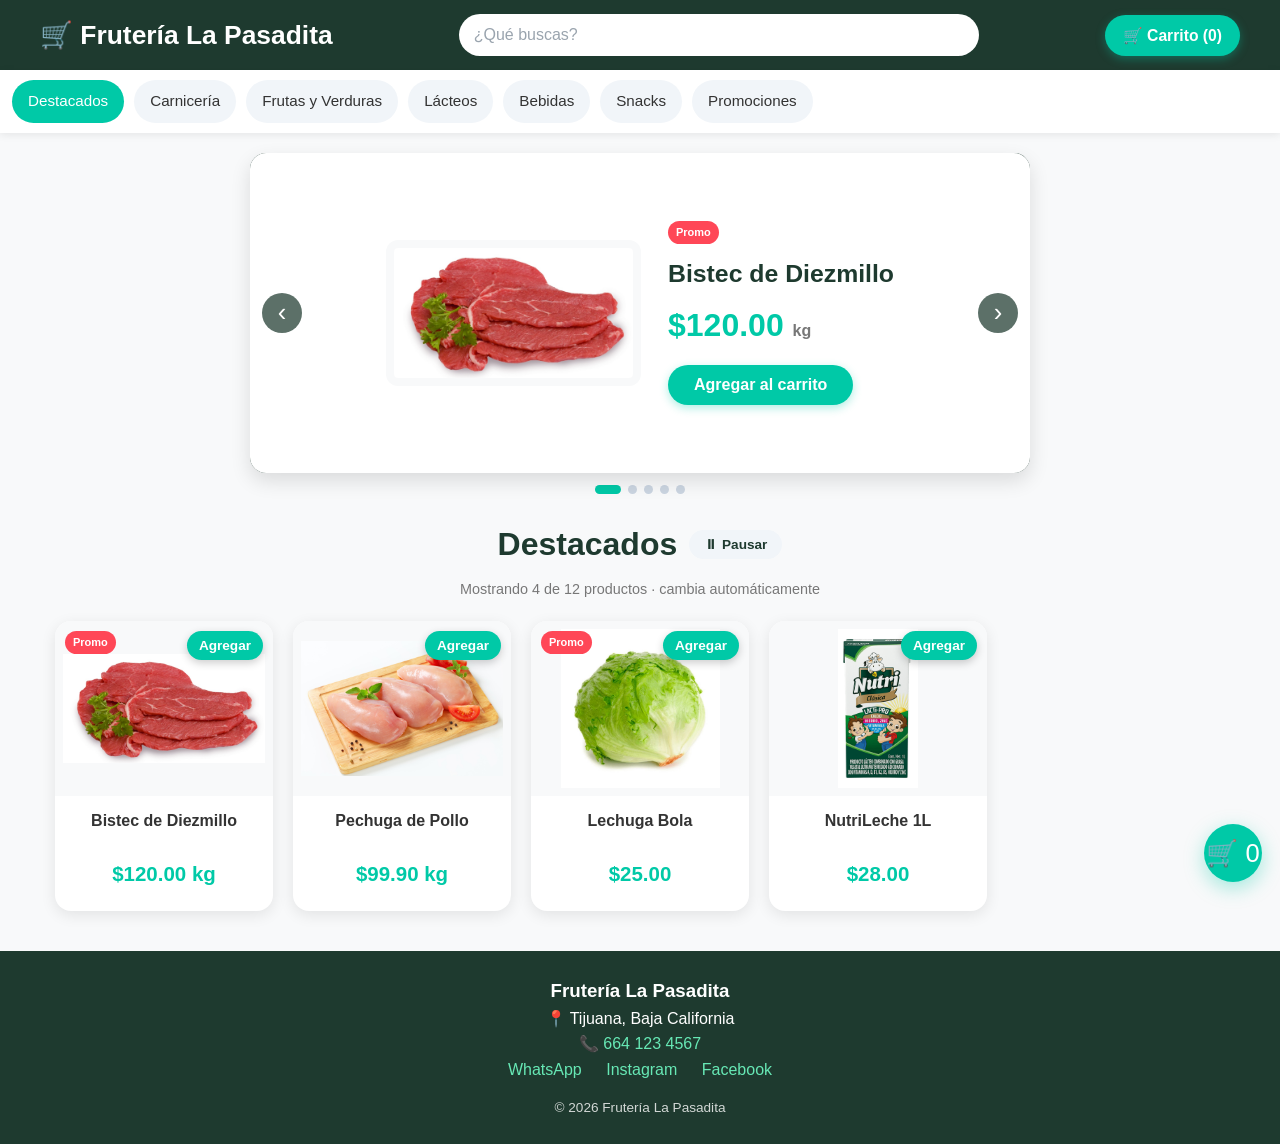
==== index.html @ d80418c3 "Primer commit: pagina de la Fruteria La Pasadita" ====
<!DOCTYPE html>
<html lang="es">

<head>
    <meta charset="UTF-8">
    <meta name="viewport" content="width=device-width, initial-scale=1.0">
    <title>Frutería La Pasadita - Tijuana</title>
    <link rel="stylesheet" href="css/styles.css">
</head>

<body>

    <!-- HEADER -->
    <header>
        <div class="header-content">
            <h1 class="logo">🛒 Frutería La Pasadita</h1>
            <div class="search-box">
                <input type="text" id="busqueda" placeholder="¿Qué buscas?"
                       autocomplete="off" aria-label="Buscar productos"
                       oninput="buscar()">
                <button type="button" class="search-clear" id="search-clear"
                        onclick="limpiarBusqueda()" aria-label="Borrar búsqueda">✕</button>
            </div>
            <button class="cart-header-btn" onclick="toggleCarrito()">
                🛒 Carrito (<span id="contador-header">0</span>)
            </button>
        </div>
    </header>

    <!-- MENÚ DE CATEGORÍAS -->
    <nav class="menu">
        <div class="menu-item active" data-categoria="todos">Destacados</div>
        <div class="menu-item" data-categoria="carniceria">Carnicería</div>
        <div class="menu-item" data-categoria="frutas">Frutas y Verduras</div>
        <div class="menu-item" data-categoria="lacteos">Lácteos</div>
        <div class="menu-item" data-categoria="bebidas">Bebidas</div>
        <div class="menu-item" data-categoria="snacks">Snacks</div>
        <div class="menu-item" data-categoria="promos">Promociones</div>
    </nav>

    <!-- CARRUSEL DE PROMOCIONES -->
    <section class="carousel-section">
        <div class="carousel" id="carousel">

            <!-- Las diapositivas se generan desde js/productos.json -->
            <div class="carousel-track" id="carousel-track"></div>

            <!-- CONTROLES -->
            <button type="button" class="carousel-nav carousel-prev"
                    onclick="moverCarrusel(-1)" aria-label="Anterior">‹</button>
            <button type="button" class="carousel-nav carousel-next"
                    onclick="moverCarrusel(1)" aria-label="Siguiente">›</button>
        </div>

        <div class="carousel-dots" id="carousel-dots"></div>
    </section>

    <!-- SECCIÓN DE PRODUCTOS -->
    <section class="products-section">
        <div class="container">
            <div class="section-row">
                <h1 class="section-title" id="section-title">Destacados</h1>
                <button type="button" class="btn-rotar" id="btn-rotar"
                        onclick="alternarRotacion()">⏸ Pausar</button>
            </div>
            <p class="rotar-info" id="rotar-info"></p>

            <!-- Las tarjetas se generan desde js/productos.json -->
            <div class="products-grid" id="products-grid"></div>

            <!-- AVISO CUANDO NO HAY COINCIDENCIAS -->
            <p class="sin-resultados" id="sin-resultados"></p>
        </div>
    </section>

    <!-- OVERLAY -->
    <div class="overlay" id="overlay" onclick="toggleCarrito()" aria-hidden="true"></div>

    <!-- CARRITO -->
    <div class="carrito" id="carrito" role="dialog" aria-modal="true"
         aria-labelledby="titulo-carrito" inert>
        <div class="carrito-header">
            <h3 id="titulo-carrito">🛒 Tu Pedido (<span id="contador">0</span>)</h3>
            <button class="close-btn" onclick="toggleCarrito()" aria-label="Cerrar carrito">✕</button>
        </div>

        <input type="text" id="nombreCliente" placeholder="Nombre completo"
               autocomplete="name" maxlength="60"
               pattern="[A-Za-zÁÉÍÓÚÜáéíóúüñÑ'’.\- ]+"
               title="Escribe tu nombre usando solo letras"
               aria-describedby="error-nombre"
               oninput="alEscribirNombre(this)">
        <p class="campo-error" id="error-nombre"></p>

        <select id="horario" aria-describedby="error-horario"
                onchange="alCambiarHorario(this)">
            <option value="">Horario de recolección</option>
            <option value="30 min">En 30 minutos</option>
            <option value="1 hora">En 1 hora</option>
            <option value="tarde">Hoy por la tarde</option>
            <option value="18-20">18:00 - 20:00</option>
        </select>
        <p class="campo-error" id="error-horario"></p>

        <ul id="lista-carrito"></ul>

        <div class="total-container">
            <p id="total">Total: $0.00</p>
        </div>

        <button class="btn-whatsapp" onclick="enviarPedido()">📲 Pedir por WhatsApp</button>
        <button class="btn-vaciar" onclick="vaciarCarrito()">Vaciar Carrito</button>
    </div>

    <!-- BOTÓN FLOTANTE -->
    <button class="btn-flotante" onclick="toggleCarrito()">
        🛒 <span id="contador-flotante">0</span>
    </button>

    <!-- TOAST -->
    <div id="toast" class="toast" role="status"></div>

    <!-- FOOTER -->
    <footer class="footer">
        <h3>Frutería La Pasadita</h3>
        <p>📍 Tijuana, Baja California</p>
        <p>📞 <a href="tel:6641234567">664 123 4567</a></p>

        <div class="redes">
            <a href="https://wa.me/526463849069" target="_blank">WhatsApp</a>
            <a href="#">Instagram</a>
            <a href="#">Facebook</a>
        </div>

        <p class="copy">© 2026 Frutería La Pasadita</p>
    </footer>

    <!-- El catálogo se lee desde js/productos.json (lo escribe el panel /admin/) -->
    <script src="js/script.js"></script>
</body>

</html>
---- css/styles.css ----
/* =======================
   RESET Y BASE
======================= */

* {
    margin: 0;
    padding: 0;
    box-sizing: border-box;
}

/* Indicador visible para quien navega con teclado
   (tiene más especificidad que el "outline: none" del buscador) */
:focus-visible {
    outline: 3px solid #00c9a7;
    outline-offset: 2px;
}

body {
    font-family: 'Segoe UI', Tahoma, Geneva, Verdana, sans-serif;
    background: #f8f9fa;
    color: #333;
    line-height: 1.6;
}


/* =======================
   HEADER - VERSIÓN MEJORADA
======================= */

header {
    background: #1e3a2f;
    color: white;
    padding: 14px 15px;
    box-shadow: 0 4px 12px rgba(0, 0, 0, 0.1);
}

.header-content {
    display: flex;
    flex-wrap: wrap;
    align-items: center;
    justify-content: space-between;
    gap: 12px;
    max-width: 1200px;
    margin: 0 auto;
}

.logo {
    font-size: 1.65rem;
    font-weight: 700;
    white-space: nowrap;
    /* ← Evita que se parta en dos líneas */
    flex-shrink: 0;
}


/* Cabecera en móvil: reglas al final del archivo (ver MEDIA QUERIES) */

header input {
    padding: 12px 40px 12px 15px;
    width: 100%;
    border: none;
    border-radius: 30px;
    font-size: 1rem;
    outline: none;
}

header input::placeholder {
    color: #9aa4ae;
}


/* Contenedor del buscador (permite el botón de borrar) */

.search-box {
    position: relative;
    /* basis 0% para que el buscador y el botón del carrito
       siempre quepan en la misma fila (se reparten el espacio) */
    flex: 1 1 0%;
    min-width: 0;
    max-width: 520px;
}

.search-clear {
    position: absolute;
    top: 50%;
    right: 7px;
    transform: translateY(-50%);
    width: 28px;
    height: 28px;
    border: none;
    border-radius: 50%;
    background: #eef1f4;
    color: #555;
    font-size: 0.9rem;
    line-height: 1;
    cursor: pointer;
    display: none;
}

.search-clear:hover {
    background: #dfe4ea;
    color: #111;
}


/* Botón del carrito en el header */

.cart-header-btn {
    background: #00c9a7;
    color: white;
    border: none;
    padding: 11px 18px;
    border-radius: 30px;
    font-size: 0.98rem;
    font-weight: 600;
    white-space: nowrap;
    flex-shrink: 0;
    cursor: pointer;
    box-shadow: 0 3px 10px rgba(0, 201, 167, 0.35);
    transition: background 0.25s, transform 0.2s;
}

.cart-header-btn:hover {
    background: #00b89a;
    transform: translateY(-2px);
}


/* =======================
   MENÚ DE CATEGORÍAS
======================= */

.menu {
    background: white;
    padding: 10px 12px;
    display: flex;
    overflow-x: auto;
    gap: 10px;
    box-shadow: 0 2px 8px rgba(0, 0, 0, 0.08);
    white-space: nowrap;
    -webkit-overflow-scrolling: touch;
}

.menu-item {
    background: #f1f5f9;
    padding: 9px 16px;
    border-radius: 30px;
    font-size: 0.95rem;
    font-weight: 500;
    flex-shrink: 0;
    transition: all 0.3s;
}

.menu-item.active,
.menu-item:hover {
    background: #00c9a7;
    color: white;
}


/* =======================
   CARRUSEL DE PROMOCIONES
   - Diapositivas con banner (imagen a pantalla completa)
   - Diapositivas con producto ya cargado (foto + precio + botón)
======================= */

.carousel {
    position: relative;
    /* Más estrecho: la imagen ocupa mucho más del contenedor */
    width: calc(100% - 30px);
    max-width: 780px;
    height: 300px;
    margin: 20px auto 0;
    overflow: hidden;
    border-radius: 16px;
    background: #1e3a2f;
    box-shadow: 0 8px 20px rgba(0, 0, 0, 0.12);
}

.carousel-track {
    display: flex;
    height: 100%;
    transition: transform 0.55s ease;
    will-change: transform;
}

.slide {
    flex: 0 0 100%;
    width: 100%;
    height: 100%;
}

/* --- Diapositiva con banner --- */
/* La promo se muestra COMPLETA (object-fit: contain), nunca recortada.
   El fondo desenfocado rellena los laterales para que el carrusel
   se vea lleno en lugar de con franjas blancas. */

.slide-banner {
    position: relative;
    overflow: hidden;
    background: #1e3a2f;
}

.banner-fondo {
    position: absolute;
    top: -10%;
    left: -10%;
    width: 120%;
    height: 120%;
    object-fit: cover;
    filter: blur(30px);
    opacity: 0.75;
}

.banner-frente {
    position: relative;
    z-index: 1;
    display: block;
    width: 100%;
    height: 100%;
    object-fit: contain;
    object-position: center;
}

/* --- Diapositiva con producto --- */

.promo-slide {
    display: flex;
    flex-direction: row;
    align-items: center;
    justify-content: center;
    gap: 27px;
    padding: 20px 44px;
    background: #fff;
    border-radius: 0;
    box-shadow: none;
}

.promo-slide:hover {
    transform: none;
    box-shadow: none;
}

/* La caja se ajusta al tamaño de cada foto, así no quedan
   franjas grises vacías con imágenes apaisadas */
.promo-slide > img {
    max-width: 255px;
    max-height: 235px;
    width: auto;
    height: auto;
    object-fit: contain;
    flex-shrink: 0;
    background: #f8f9fa;
    border-radius: 12px;
    padding: 8px;
}

.promo-slide .card-content {
    flex: 0 1 auto;
    max-width: 400px;
    padding: 0;
    text-align: left;
    display: flex;
    flex-direction: column;
    align-items: flex-start;
}

.promo-slide h3 {
    font-size: 1.55rem;
    min-height: 0;
    margin-bottom: 2px;
    color: #1e3a2f;
    display: -webkit-box;
    -webkit-line-clamp: 3;
    -webkit-box-orient: vertical;
    overflow: hidden;
}

.promo-slide .price {
    font-size: 2rem;
    margin: 4px 0 14px;
}

.promo-slide .price small {
    font-size: 1rem;
    font-weight: 600;
    color: #777;
}

.promo-slide button {
    position: static;
    background: #00c9a7;
    color: white;
    border: none;
    padding: 11px 26px;
    border-radius: 30px;
    font-size: 1rem;
    font-weight: 600;
    cursor: pointer;
    box-shadow: 0 3px 10px rgba(0, 201, 167, 0.32);
    transition: background 0.25s, transform 0.2s;
}

.promo-slide button:hover {
    background: #00b89a;
    transform: translateY(-2px);
}

.promo-slide button.agregado {
    background: #1e3a2f;
    transform: none;
}

/* Etiqueta de categoría (gris) y de promoción (roja) */
.promo-slide .tag,
.promo-slide .cat-tag {
    position: static;
    display: inline-block;
    margin-bottom: 10px;
}

.promo-slide .cat-tag {
    background: #eef1f4;
    color: #1e3a2f;
    font-size: 12px;
    padding: 4px 12px;
    border-radius: 20px;
    font-weight: 600;
}


/* --- Flechas de navegación --- */

.carousel-nav {
    position: absolute;
    top: 50%;
    transform: translateY(-50%);
    width: 40px;
    height: 40px;
    border: none;
    border-radius: 50%;
    background: rgba(30, 58, 47, 0.72);
    color: #fff;
    font-size: 1.6rem;
    line-height: 1;
    cursor: pointer;
    z-index: 5;
    display: flex;
    align-items: center;
    justify-content: center;
    transition: background 0.25s;
}

.carousel-nav:hover {
    background: #1e3a2f;
}

.carousel-prev { left: 12px; }
.carousel-next { right: 12px; }


/* --- Puntos indicadores --- */

.carousel-dots {
    display: flex;
    justify-content: center;
    align-items: center;
    gap: 7px;
    margin-top: 12px;
}

.carousel-dot {
    width: 9px;
    height: 9px;
    padding: 0;
    border: none;
    border-radius: 50%;
    background: #cbd5e1;
    cursor: pointer;
    transition: all 0.25s;
}

.carousel-dot:hover {
    background: #94a3b8;
}

.carousel-dot.activo {
    background: #00c9a7;
    width: 26px;
    border-radius: 6px;
}


/* =======================
   CONTENEDOR PRINCIPAL
======================= */

.container {
    max-width: 1200px;
    margin: 0 auto;
    padding: 0 15px;
}

.section-row {
    display: flex;
    align-items: center;
    justify-content: center;
    flex-wrap: wrap;
    gap: 12px;
    margin: 25px 0 20px;
}

.section-title {
    font-size: 2rem;
    margin: 0;
    text-align: center;
    color: #1e3a2f;
    font-weight: 600;
}


/* Botón ⏸ Pausar / ▶ Reanudar de los destacados */

.btn-rotar {
    background: #f1f5f9;
    color: #1e3a2f;
    border: none;
    padding: 7px 15px;
    border-radius: 30px;
    font-size: 0.85rem;
    font-weight: 600;
    cursor: pointer;
    white-space: nowrap;
    transition: background 0.25s;
}

.btn-rotar:hover {
    background: #e2e8f0;
}

.btn-rotar[hidden] {
    display: none;
}


/* Línea informativa bajo el título */

.rotar-info {
    text-align: center;
    color: #777;
    font-size: 0.9rem;
    margin: -12px 0 20px;
}

.rotar-info:empty {
    display: none;
}


/* =======================
   GRID DE PRODUCTOS
======================= */

.products-grid {
    display: grid;
    grid-template-columns: repeat(auto-fill, minmax(160px, 1fr));
    gap: 15px;
}


/* Entrada suave de las tarjetas mientras los destacados rotan.
   La animación se reinicia sola cada vez que una tarjeta vuelve a
   aparecer (pasa de display:none a flex). */

@keyframes destacadoEntra {
    from { opacity: 0; transform: translateY(10px); }
    to   { opacity: 1; transform: translateY(0); }
}

.products-grid.rotando .card {
    animation: destacadoEntra 0.35s ease backwards;
}

@media (prefers-reduced-motion: reduce) {
    .products-grid.rotando .card {
        animation: none;
    }
}


/* =======================
   TARJETAS DE PRODUCTOS
======================= */

.card {
    background: white;
    border-radius: 16px;
    overflow: hidden;
    box-shadow: 0 4px 15px rgba(0, 0, 0, 0.09);
    transition: all 0.3s ease;
    position: relative;
    display: flex;
    flex-direction: column;
}

.card:hover {
    transform: translateY(-6px);
    box-shadow: 0 12px 20px rgba(0, 0, 0, 0.15);
}

.card button {
    position: absolute;
    top: 10px;
    right: 10px;
    background: #00c9a7;
    color: white;
    border: none;
    padding: 7px 12px;
    border-radius: 20px;
    font-size: 0.85rem;
    font-weight: 600;
    cursor: pointer;
    z-index: 10;
    box-shadow: 0 3px 8px rgba(0, 0, 0, 0.2);
}

.card button:hover {
    background: #00b89a;
}

/* Confirmación visual al agregar un producto */
.card button.agregado {
    background: #1e3a2f;
}

/* Respuesta táctil al presionar */
.card:active {
    transform: scale(0.97);
}

.card img {
    width: 100%;
    height: 155px;
    object-fit: contain;
    background: #f8f9fa;
    padding: 8px;
}

.card-content {
    padding: 12px;
    text-align: center;
    flex-grow: 1;
}

.card h3 {
    font-size: 1rem;
    margin-bottom: 6px;
    min-height: 42px;
    display: -webkit-box;
    -webkit-line-clamp: 2;
    -webkit-box-orient: vertical;
    overflow: hidden;
}

.price {
    color: #00c9a7;
    font-size: 1.28rem;
    font-weight: 700;
    margin: 8px 0;
}

.tag {
    position: absolute;
    top: 10px;
    left: 10px;
    background: #ff4757;
    color: white;
    font-size: 11px;
    padding: 3px 8px;
    border-radius: 20px;
    font-weight: 600;
}


/* =======================
   CARRITO
======================= */

.carrito {
    position: fixed;
    top: 0;
    right: -100%;
    width: 100%;
    max-width: 380px;
    height: 100vh;
    background: white;
    box-shadow: -8px 0 25px rgba(0, 0, 0, 0.25);
    transition: right 0.4s ease;
    z-index: 1000;
    padding: 20px;
    overflow-y: auto;
}

.carrito.activo {
    right: 0;
}

.carrito-header {
    display: flex;
    justify-content: space-between;
    align-items: center;
    margin-bottom: 20px;
    padding-bottom: 15px;
    border-bottom: 2px solid #eee;
}

.close-btn {
    background: none;
    border: none;
    font-size: 1.8rem;
    color: #666;
    cursor: pointer;
}

.carrito input,
.carrito select {
    width: 100%;
    padding: 12px;
    margin-bottom: 15px;
    border: 1px solid #ddd;
    border-radius: 10px;
}

.item-carrito {
    margin-bottom: 15px;
    padding-bottom: 12px;
    border-bottom: 1px solid #eee;
}

.cantidad-btns button {
    background: #f1f5f9;
    border: none;
    width: 32px;
    height: 32px;
    border-radius: 6px;
    margin: 0 4px;
    cursor: pointer;
}


/* =======================
   BOTÓN FLOTANTE
======================= */

.btn-flotante {
    position: fixed;
    bottom: 18px;
    right: 18px;
    background: #00c9a7;
    color: white;
    width: 58px;
    height: 58px;
    border-radius: 50%;
    font-size: 1.6rem;
    border: none;
    box-shadow: 0 6px 20px rgba(0, 201, 167, 0.35);
    cursor: pointer;
    z-index: 1100;
}


/* =======================
   OVERLAY
======================= */

.overlay {
    position: fixed;
    top: 0;
    left: 0;
    width: 100%;
    height: 100%;
    background: rgba(0, 0, 0, 0.5);
    opacity: 0;
    visibility: hidden;
    transition: all 0.3s;
    z-index: 900;
}

.overlay.activo {
    opacity: 1;
    visibility: visible;
}


/* Con el carrito abierto el fondo no debe moverse (sobre todo en móvil) */

body.carrito-abierto {
    position: fixed;
    left: 0;
    right: 0;
    width: 100%;
    overflow: hidden;
}

/* Con el carrito abierto el botón flotante sobra */
body.carrito-abierto .btn-flotante {
    display: none;
}


/* =======================
   MENSAJE "SIN RESULTADOS"
======================= */

.sin-resultados {
    display: none;
    text-align: center;
    margin-top: 15px;
    padding: 45px 20px;
    background: white;
    border-radius: 16px;
    color: #666;
    box-shadow: 0 4px 15px rgba(0, 0, 0, 0.06);
}

.sin-resultados strong {
    color: #1e3a2f;
}

.sin-resultados button {
    margin-top: 15px;
    background: #00c9a7;
    color: white;
    border: none;
    padding: 10px 20px;
    border-radius: 30px;
    font-size: 0.95rem;
    font-weight: 600;
    cursor: pointer;
}

.sin-resultados button:hover {
    background: #00b89a;
}

/* Aviso de error si js/productos.json no se pudo leer */
.sin-resultados.aviso-catalogo {
    display: block;
}


/* =======================
   BOTONES DEL CARRITO
======================= */

.btn-whatsapp {
    background: #25D366;
    color: white;
    border: none;
    padding: 14px;
    width: 100%;
    border-radius: 10px;
    font-size: 1.1rem;
    font-weight: 600;
    margin: 12px 0;
    cursor: pointer;
}

.btn-vaciar {
    background: #e74c3c;
    color: white;
    border: none;
    padding: 12px;
    width: 100%;
    border-radius: 10px;
    cursor: pointer;
}


/* =======================
   TOAST
======================= */

.toast {
    position: fixed;
    bottom: 85px;
    right: 15px;
    left: 15px;
    margin: 0 auto;
    max-width: 340px;
    background: #1e3a2f;
    color: white;
    padding: 14px 18px;
    border-radius: 8px;
    box-shadow: 0 4px 12px rgba(0, 0, 0, 0.2);
    opacity: 0;
    transform: translateY(20px);
    transition: all 0.4s;
    z-index: 1200;
    text-align: center;
}

.toast.show {
    opacity: 1;
    transform: translateY(0);
}

/* Botones dentro del toast: "Deshacer" y la sugerencia al refrescar */
.toast button {
    margin: 6px 4px 0;
    padding: 7px 14px;
    border: none;
    border-radius: 6px;
    background: #00c9a7;
    color: white;
    font-weight: 600;
    font-size: 0.9rem;
    cursor: pointer;
    transition: background 0.2s;
}

.toast button:hover {
    background: #00b89a;
}

.toast button.toast-peligro {
    background: #e74c3c;
}

.toast button.toast-peligro:hover {
    background: #c0392b;
}

/* Con el carrito abierto el toast sube, para no tapar
   los botones "Pedir por WhatsApp" y "Vaciar Carrito" */
body.carrito-abierto .toast {
    top: 84px;
    bottom: auto;
}


/* =======================
   CONTADORES DEL CARRITO
   Rebota cuando cambia la cantidad
======================= */

#contador,
#contador-header,
#contador-flotante {
    display: inline-block;
}

.contador-bounce {
    animation: contadorPop 0.35s ease;
}

@keyframes contadorPop {
    0%   { transform: scale(1); }
    40%  { transform: scale(1.5); }
    100% { transform: scale(1); }
}


/* =======================
   VALIDACIÓN DE CAMPOS DEL CARRITO
======================= */

.campo-error {
    color: #e74c3c;
    font-size: 0.85rem;
    font-weight: 600;
    margin: -8px 0 15px;
}

/* Sin mensaje pendiente: no ocupa espacio */
.campo-error:empty {
    display: none;
}

.campo-invalido {
    border-color: #e74c3c !important;
    background: #fff5f5;
}


/* =======================
   FOOTER
======================= */

.footer {
    background: #1e3a2f;
    color: white;
    text-align: center;
    padding: 25px 15px;
    margin-top: 40px;
}

.footer a {
    color: #67e8b5;
    text-decoration: none;
}

.redes a {
    margin: 0 10px;
    font-weight: 500;
}

.copy {
    margin-top: 15px;
    font-size: 0.85rem;
    opacity: 0.8;
}


/* =======================
   RESPONSIVE
======================= */

@media (min-width: 769px) {
    .header-content {
        flex-direction: row;
        align-items: center;
    }
    .carousel {
        height: 320px;
    }
    .products-grid {
        grid-template-columns: repeat(auto-fill, minmax(190px, 1fr));
        gap: 20px;
    }
    #products-grid .card img {
        height: 175px;
    }
}

@media (max-width: 480px) {
    .products-grid {
        grid-template-columns: repeat(auto-fill, minmax(150px, 1fr));
        gap: 14px;
    }
    #products-grid .card img {
        height: 145px;
    }
}


/* =======================
   CABECERA EN PANTALLAS MEDIANAS Y PEQUEÑAS
   El logo ocupa su propia fila y, debajo, van juntos
   el buscador y el botón del carrito.
   (Debe ir DESPUÉS de las reglas base para que aplique)
======================= */

@media (max-width: 768px) {
    .logo {
        order: 1;
        flex: 1 0 100%;
        font-size: 1.5rem;
    }
    .search-box {
        order: 2;
        flex: 1 1 0%;
        min-width: 0;
    }
    .cart-header-btn {
        order: 3;
        padding: 11px 16px;
    }
}


/* =======================
   CARRUSEL DE PRODUCTOS - RESPONSIVE
======================= */

@media (max-width: 768px) {
    .promo-slide {
        gap: 16px;
        padding: 16px 56px;
    }
    .promo-slide > img {
        max-width: 185px;
        max-height: 200px;
    }
    .promo-slide h3 {
        font-size: 1.2rem;
    }
    .promo-slide .price {
        font-size: 1.55rem;
        margin: 2px 0 10px;
    }
    .promo-slide button {
        padding: 9px 20px;
        font-size: 0.9rem;
    }
    .carousel-nav {
        width: 34px;
        height: 34px;
        font-size: 1.35rem;
    }
    .carousel-prev { left: 8px; }
    .carousel-next { right: 8px; }
}

/* En pantallas de 600px o menos el carrusel se pone vertical
   (foto arriba, datos debajo) para que el texto no quede aplastado */

@media (max-width: 600px) {
    .carousel {
        height: 255px;
    }

    .promo-slide {
        flex-direction: column;
        justify-content: center;
        align-items: center;
        gap: 3px;
        padding: 10px 46px;
        text-align: center;
    }

    .promo-slide > img {
        max-width: 145px;
        max-height: 115px;
        padding: 5px;
        margin-bottom: 5px;
    }

    .promo-slide .card-content {
        align-items: center;
        text-align: center;
        max-width: none;
        width: 100%;
    }

    .promo-slide .tag,
    .promo-slide .cat-tag {
        font-size: 10px;
        padding: 2px 10px;
        margin-bottom: 5px;
    }

    .promo-slide h3 {
        font-size: 0.98rem;
        -webkit-line-clamp: 1;
        margin-bottom: 0;
    }

    .promo-slide .price {
        font-size: 1.3rem;
        margin: 2px 0 8px;
        white-space: nowrap;
    }

    .promo-slide button {
        padding: 8px 18px;
        font-size: 0.85rem;
        white-space: nowrap;
    }
}
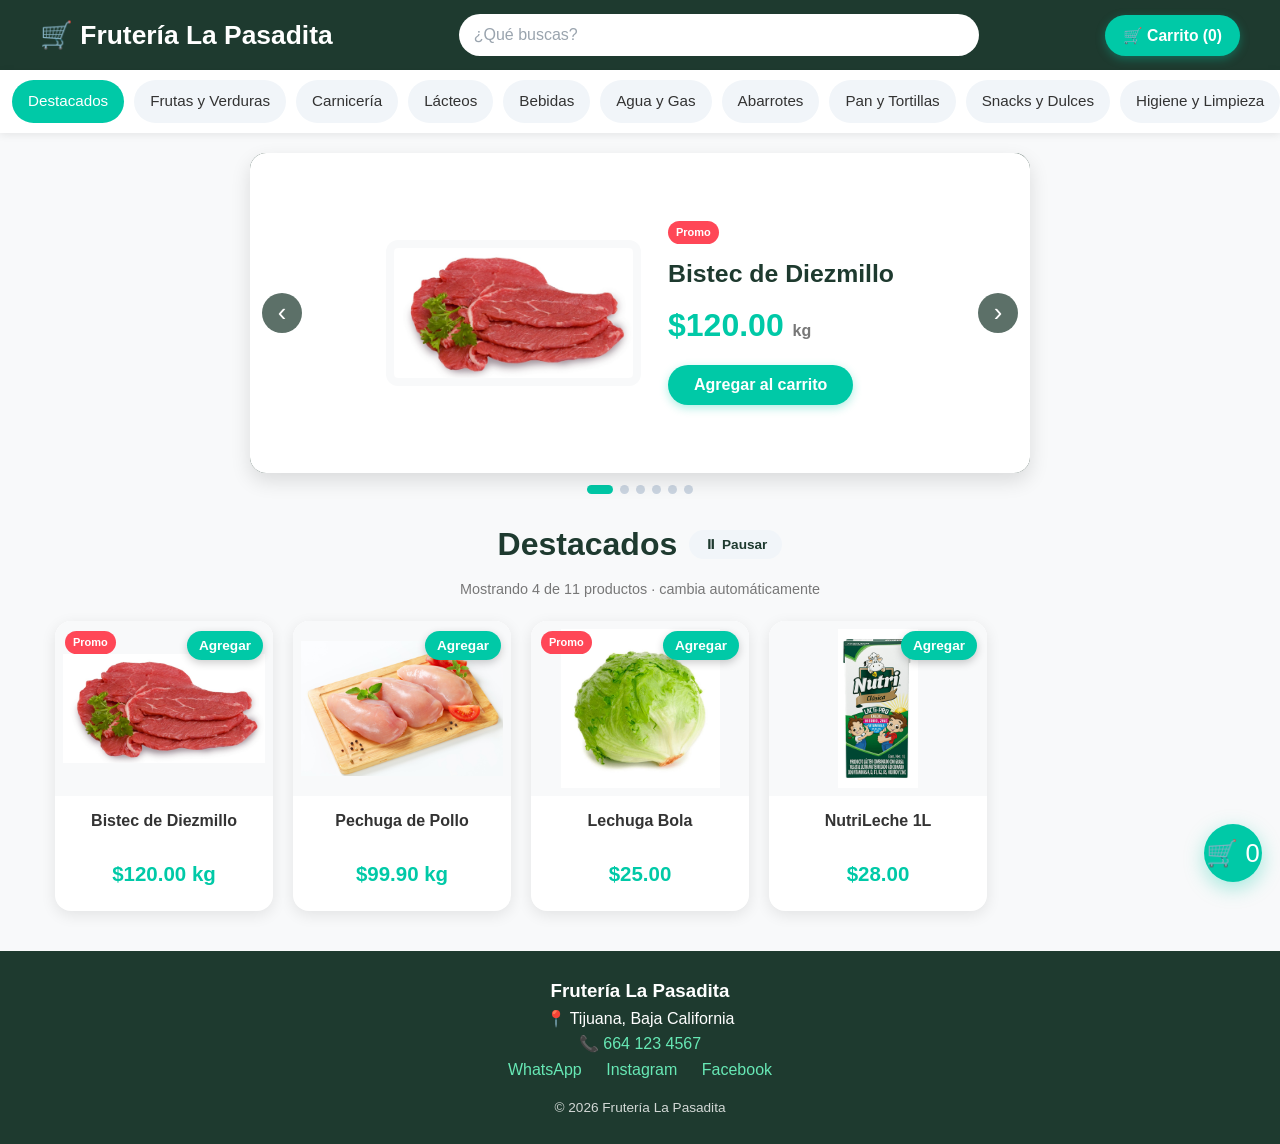
==== commit 12345094: "Agrega categorias: Agua y Gas, Abarrotes, Pan y Tortillas, Higiene y Limpieza, Medicamentos; renombr" ====
--- a/index.html
+++ b/index.html
@@ -30,11 +30,16 @@
     <!-- MENÚ DE CATEGORÍAS -->
     <nav class="menu">
         <div class="menu-item active" data-categoria="todos">Destacados</div>
+        <div class="menu-item" data-categoria="frutas">Frutas y Verduras</div>
         <div class="menu-item" data-categoria="carniceria">Carnicería</div>
-        <div class="menu-item" data-categoria="frutas">Frutas y Verduras</div>
         <div class="menu-item" data-categoria="lacteos">Lácteos</div>
         <div class="menu-item" data-categoria="bebidas">Bebidas</div>
-        <div class="menu-item" data-categoria="snacks">Snacks</div>
+        <div class="menu-item" data-categoria="agua">Agua y Gas</div>
+        <div class="menu-item" data-categoria="abarrotes">Abarrotes</div>
+        <div class="menu-item" data-categoria="pan">Pan y Tortillas</div>
+        <div class="menu-item" data-categoria="snacks">Snacks y Dulces</div>
+        <div class="menu-item" data-categoria="higiene">Higiene y Limpieza</div>
+        <div class="menu-item" data-categoria="medicamentos">Medicamentos</div>
         <div class="menu-item" data-categoria="promos">Promociones</div>
     </nav>
 
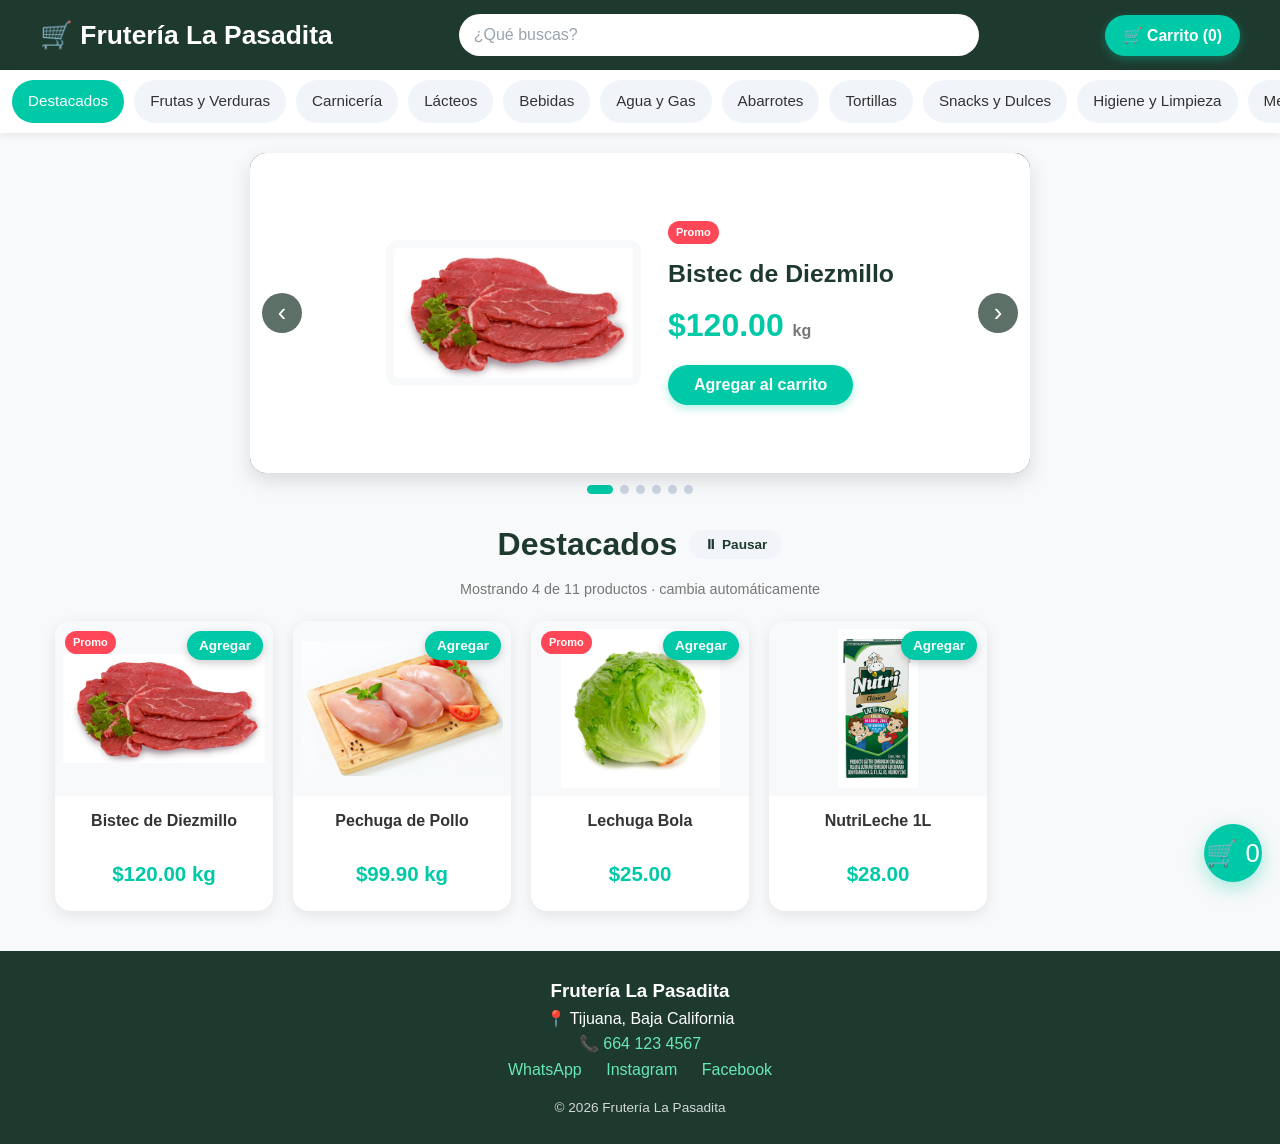
==== commit 8ee0e647: "Update index.html" ====
--- a/index.html
+++ b/index.html
@@ -36,7 +36,7 @@
         <div class="menu-item" data-categoria="bebidas">Bebidas</div>
         <div class="menu-item" data-categoria="agua">Agua y Gas</div>
         <div class="menu-item" data-categoria="abarrotes">Abarrotes</div>
-        <div class="menu-item" data-categoria="pan">Pan y Tortillas</div>
+        <div class="menu-item" data-categoria="pan">Tortillas</div>
         <div class="menu-item" data-categoria="snacks">Snacks y Dulces</div>
         <div class="menu-item" data-categoria="higiene">Higiene y Limpieza</div>
         <div class="menu-item" data-categoria="medicamentos">Medicamentos</div>
@@ -144,4 +144,4 @@
     <script src="js/script.js"></script>
 </body>
 
-</html>+</html>
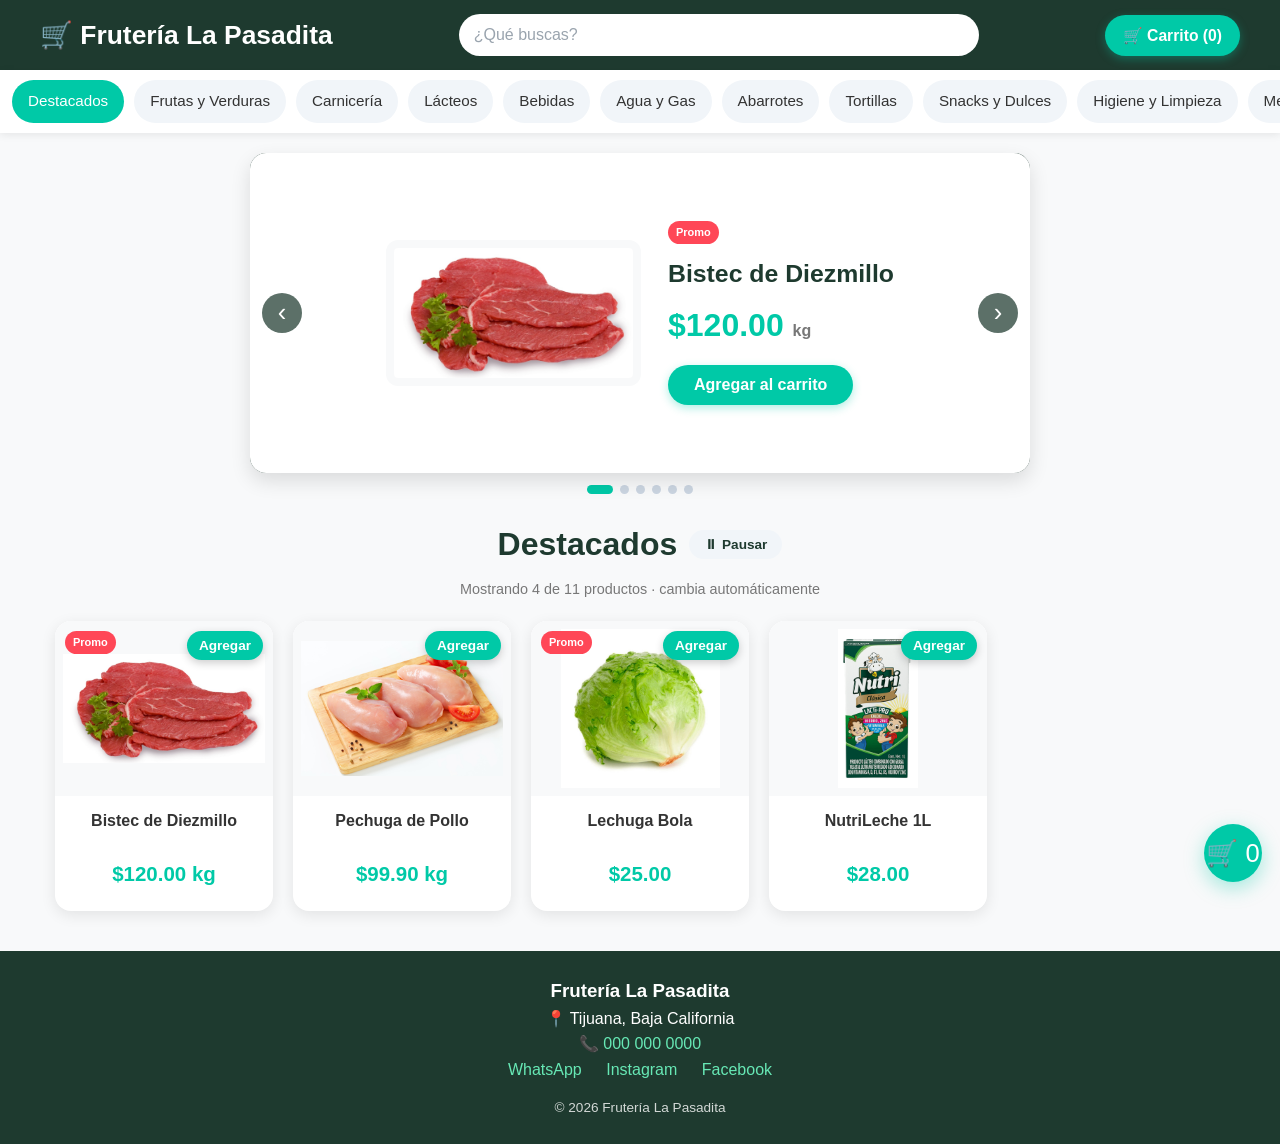
==== commit bd6a0738: "Reemplaza todos los numeros de contacto por ceros (provisional)" ====
--- a/index.html
+++ b/index.html
@@ -129,10 +129,10 @@
     <footer class="footer">
         <h3>Frutería La Pasadita</h3>
         <p>📍 Tijuana, Baja California</p>
-        <p>📞 <a href="tel:6641234567">664 123 4567</a></p>
+        <p>📞 <a href="tel:0000000000">000 000 0000</a></p>
 
         <div class="redes">
-            <a href="https://wa.me/526463849069" target="_blank">WhatsApp</a>
+            <a href="https://wa.me/000000000000" target="_blank">WhatsApp</a>
             <a href="#">Instagram</a>
             <a href="#">Facebook</a>
         </div>
